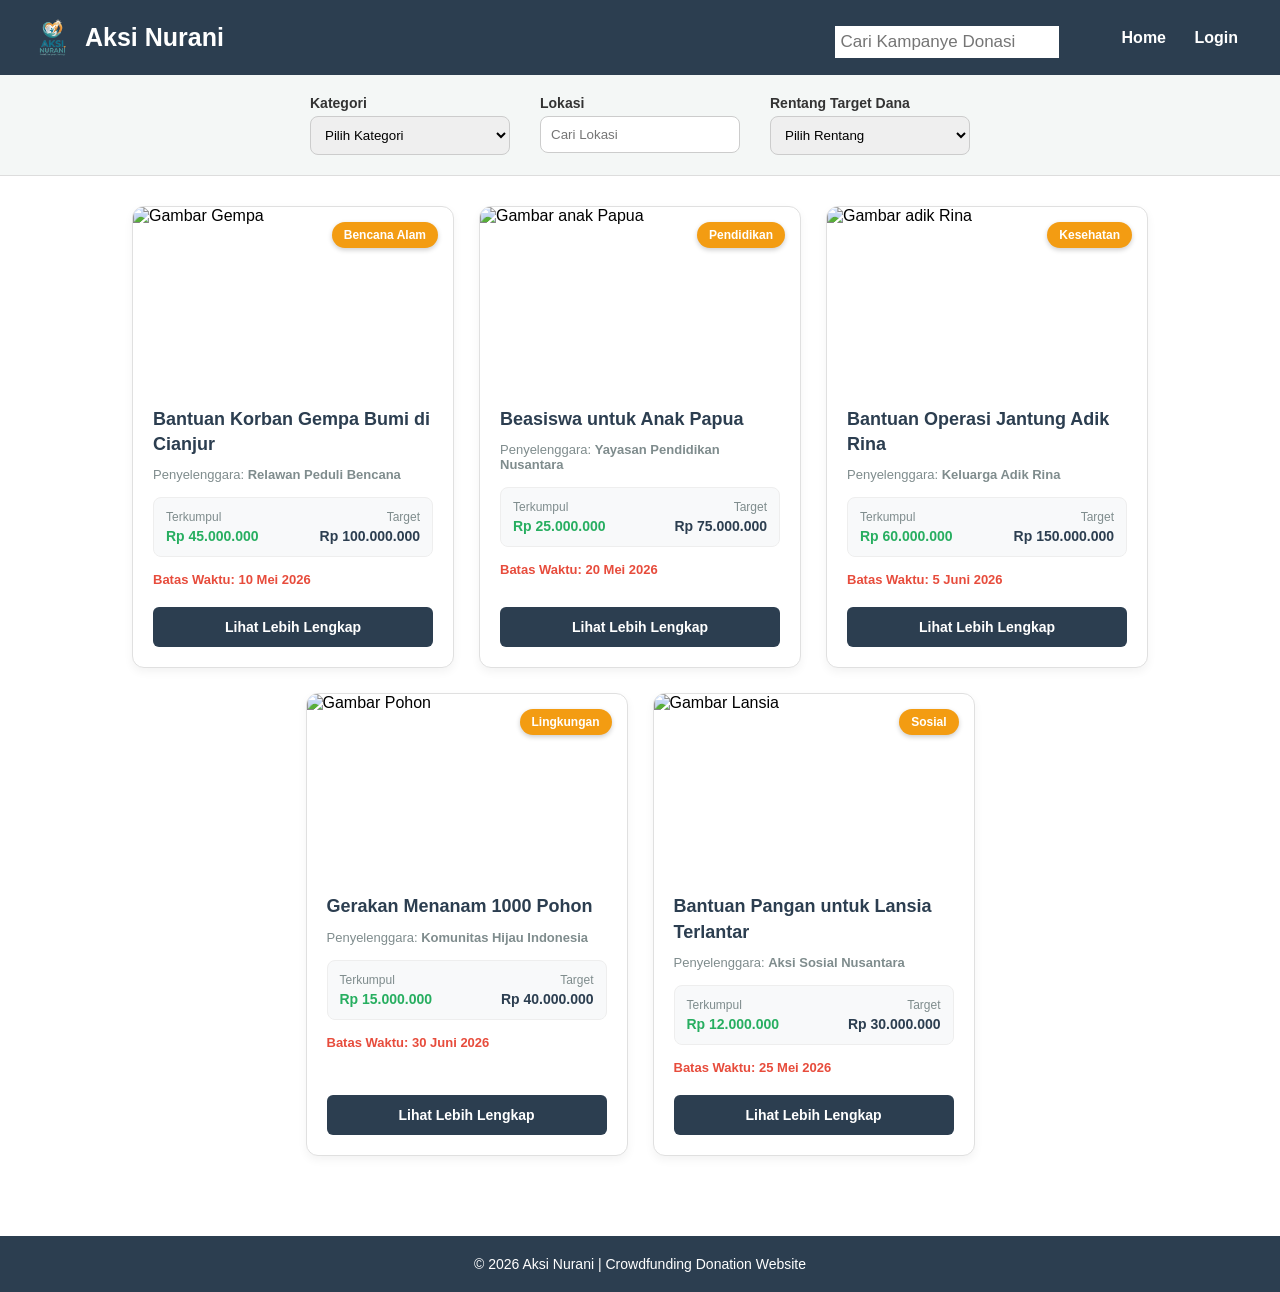
==== Mini_Project_PrakProgWeb/Mini Project ProgWeb/index.html @ f344fda7 "Add files via upload" ====
<!DOCTYPE html>
<html lang="id">
<head>
    <meta charset="UTF-8">
    <meta name="viewport" content="width=device-width, initial-scale=1.0">
    <title>Aksi Nurani</title>
    <link rel="icon" href="asset/logo aksi nurani.png">
    <link rel="stylesheet" href="css/global.css">
    <link rel="stylesheet" href="css/index.css">
</head>

<body>
    <header>
        <div class="logo">
            <img src="asset/logo aksi nurani.png" alt="Logo Aksi Nurani">
            <h1>Aksi Nurani</h1>
        </div>

        <nav class="navbar">
            <div class="header-search index header">
                <form action="#">
                    <input type="text" placeholder="Cari Kampanye Donasi">
                </form>
            </div>
            <div class="nav-section">
                <a href="index.html" class="nav-link">Home</a>
                <a href="login.html" class="nav-link">Login</a>
            </div>
        </nav>
    </header>

    <section class="search-container">
        <div class="search-item">
            <label for="kategori">Kategori</label>
            <select id="kategori">
                <option value="">Pilih Kategori</option>
                <option value="pendidikan">Pendidikan</option>
                <option value="kesehatan">Kesehatan</option>
                <option value="bencana alam">Bencana Alam</option>
                <option value="lingkungan">Lingkungan</option>
                <option value="sosial dan kemanusiaan">Sosial dan Kemanusiaan</option>
            </select>
        </div>

        <div class="search-item">
            <label for="lokasi">Lokasi</label>
            <input type="text" id="lokasi" placeholder="Cari Lokasi">
        </div>
        <div class="search-item">
            <label for="target">Rentang Target Dana</label>
            <select id="target">
                <option value="">Pilih Rentang</option>
                <option value="1">Rp 1 - 10 Juta</option>
                <option value="2">Rp 10 - 15 Juta</option>
                <option value="3">Rp 15 - 30 Juta</option>
                <option value="4">Di atas 30 Juta</option>
            </select>
        </div>
    </section>

    <main>
        <div class="donasi-list">
 
            <div class="donasi-card">
                <div class="card-image-wrapper">
                    <img src="https://indonesiaberbagi.org/assets/images/news/6025e2a0dbbab34e818880059b8a7337.JPG" alt="Gambar Gempa">
                    <span class="kategori-badge">Bencana Alam</span>
                </div>
                <div class="card-content">
                    <h3>Bantuan Korban Gempa Bumi di Cianjur</h3>
                    <p class="penyelenggara">Penyelenggara: <strong>Relawan Peduli Bencana</strong></p>
                    
                    <div class="dana-info">
                        <div class="dana-item">
                            <span class="label">Terkumpul</span>
                            <span class="nominal">Rp 45.000.000</span>
                        </div>
                        <div class="dana-item target">
                            <span class="label">Target</span>
                            <span class="nominal">Rp 100.000.000</span>
                        </div>
                    </div>
                    
                    <p class="deadline"> Batas Waktu: 10 Mei 2026</p>
 
                    <a href="detail.html#cianjur" class="btn-detail">Lihat Lebih Lengkap</a>
                </div>
            </div>

 
            <div class="donasi-card">
                <div class="card-image-wrapper">
                    <img src="https://greennetwork.id/wp-content/uploads/sites/2/2024/07/ANAK-PAPUA-SD-1024x504.webp" alt="Gambar anak Papua">
                    <span class="kategori-badge">Pendidikan</span>
                </div>
                <div class="card-content">
                    <h3>Beasiswa untuk Anak Papua</h3>
                    <p class="penyelenggara">Penyelenggara: <strong>Yayasan Pendidikan Nusantara</strong></p>
                    
                    <div class="dana-info">
                        <div class="dana-item">
                            <span class="label">Terkumpul</span>
                            <span class="nominal">Rp 25.000.000</span>
                        </div>
                        <div class="dana-item target">
                            <span class="label">Target</span>
                            <span class="nominal">Rp 75.000.000</span>
                        </div>
                    </div>
                    
                    <p class="deadline"> Batas Waktu: 20 Mei 2026</p>
   
                    <a href="detail.html#papua" class="btn-detail">Lihat Lebih Lengkap</a>
                </div>
            </div>

 
            <div class="donasi-card">
                <div class="card-image-wrapper">
                    <img src="https://www.axa-mandiri.co.id/documents/1415637/44530363/Prosedur+Operasi+Jantung+Bocor.jpg/e2315565-ba51-bb8a-de51-c799d03c861f?t=1689559677510" alt="Gambar adik Rina">
                    <span class="kategori-badge">Kesehatan</span>
                </div>
                <div class="card-content">
                    <h3>Bantuan Operasi Jantung Adik Rina</h3>
                    <p class="penyelenggara">Penyelenggara: <strong>Keluarga Adik Rina</strong></p>
                    
                    <div class="dana-info">
                        <div class="dana-item">
                            <span class="label">Terkumpul</span>
                            <span class="nominal">Rp 60.000.000</span>
                        </div>
                        <div class="dana-item target">
                            <span class="label">Target</span>
                            <span class="nominal">Rp 150.000.000</span>
                        </div>
                    </div>
                    
                    <p class="deadline"> Batas Waktu: 5 Juni 2026</p>
 
                    <a href="detail.html#rina" class="btn-detail">Lihat Lebih Lengkap</a>
                </div>
            </div>

 
            <div class="donasi-card">
                <div class="card-image-wrapper">
                    <img src="https://amalsholeh-s3.imgix.net/cover/oc8lKUj9OSwcS5com7kXfnm4UZVwjPmvwKFTFQwT.png" alt="Gambar Pohon">
                    <span class="kategori-badge">Lingkungan</span>
                </div>
                <div class="card-content">
                    <h3>Gerakan Menanam 1000 Pohon</h3>
                    <p class="penyelenggara">Penyelenggara: <strong>Komunitas Hijau Indonesia</strong></p>
                    
                    <div class="dana-info">
                        <div class="dana-item">
                            <span class="label">Terkumpul</span>
                            <span class="nominal">Rp 15.000.000</span>
                        </div>
                        <div class="dana-item target">
                            <span class="label">Target</span>
                            <span class="nominal">Rp 40.000.000</span>
                        </div>
                    </div>
                    
                    <p class="deadline"> Batas Waktu: 30 Juni 2026</p>
 
                    <a href="detail.html#pohon" class="btn-detail">Lihat Lebih Lengkap</a>
                </div>
            </div>

 
            <div class="donasi-card">
                <div class="card-image-wrapper">
                    <img src="https://assets.bmm.or.id/uploads/campaigns/sedekah-harian-untuk-pangan-lansia-sebatangkara-1728898599.jpg" alt="Gambar Lansia">
                    <span class="kategori-badge">Sosial</span>
                </div>
                <div class="card-content">
                    <h3>Bantuan Pangan untuk Lansia Terlantar</h3>
                    <p class="penyelenggara">Penyelenggara: <strong>Aksi Sosial Nusantara</strong></p>
                    
                    <div class="dana-info">
                        <div class="dana-item">
                            <span class="label">Terkumpul</span>
                            <span class="nominal">Rp 12.000.000</span>
                        </div>
                        <div class="dana-item target">
                            <span class="label">Target</span>
                            <span class="nominal">Rp 30.000.000</span>
                        </div>
                    </div>
                    
                    <p class="deadline"> Batas Waktu: 25 Mei 2026</p>
 
                    <a href="detail.html#lansia" class="btn-detail">Lihat Lebih Lengkap</a>
                </div>
            </div>
        </div>
    </main>

    <footer class="main-footer">
        <p>&copy; 2026 Aksi Nurani | Crowdfunding Donation Website</p>
    </footer>
</body>
</html>
---- Mini_Project_PrakProgWeb/Mini Project ProgWeb/css/global.css ----
body {
    font-family: Arial, sans-serif;
    margin: 0;
    padding: 0;
}

header {
    background-color: #2c3e50;
    color: white;
    padding: 15px 30px;
    display: flex;
    justify-content: space-between;
    align-items: center;
}

.header-search {
    flex: 1;
    max-width: 400px;
    margin: 0 20px
}

.header-search form {
    position: relative;
    display: flex;
    align-items: center;
}

.header-search input {
    float: right;
    padding: 6px;
    border: none;
    margin-top: 8px;
    margin-right: 16px;
    font-size: 17px;
}

.logo {
    display: flex;
    align-items: center;
    gap: 10px;
}

.logo img {
    width: 45px;
    height: 45px;
}

.logo h1 {
    margin: 0;
    font-size: 25px;
}

.navbar {
    display: flex;
    gap: 20px;
}

.navbar a,
.nav-section a {
    color: white;
    text-decoration: none;
    font-weight: bold;
    padding: 8px 12px;
    border-radius: 6px;
}

.navbar a:hover,
.nav-section a:hover {
    background-color: #34495e;
}

.main-footer {
    margin-top: 50px;
    padding: 20px;
    text-align: center;
    background-color: #2c3e50;
    color: white;
    font-size: 14px;
    width: 100%;
    box-sizing: border-box;
}

.main-footer p {
    margin: 0;
}

button {
    padding: 12px 20px;
    border: none;
    background-color: #2c3e50;
    color: white;
    border-radius: 8px;
    cursor: pointer;
}

button:hover {
    background-color: #34495e;
}

body:has(.index-search) .header-search:not(.index-search) {
    display: none;
}
---- Mini_Project_PrakProgWeb/Mini Project ProgWeb/css/index.css ----
.search-container {
    padding: 20px 5%;
    background-color: #f4f7f6;
    display: flex;
    justify-content: center;
    gap: 30px; 
    border-bottom: 1px solid #ddd;
}

.search-item {
    display: flex;
    flex-direction: column;
    min-width: 200px;
}

.search-item label {
    font-weight: bold;
    margin-bottom: 5px;
    font-size: 14px;
    color: #333;
}

.search-item input, 
.search-item select {
    padding: 10px;
    border-radius: 8px;
    border: 1px solid #ccc;
}

.index-search {
    margin-right: 20px !important;
    flex-shrink: 0;
}

.index-search form {
    position: relative;
    display: flex;
    align-items: center;
    margin: 0;
}

.index-search input {
    padding: 8px 12px;
    border: 1px solid #ccc;
    border-radius: 6px;
    font-size: 14px;
    width: 250px;
    margin: 0;
}

.navbar {
    display: flex;
    align-items: center;
    gap: 15px;
}

 
.donasi-list {
    display: flex;
    flex-wrap: wrap; 
    gap: 25px;
    padding: 30px 5%;
    justify-content: center;
}

.donasi-card {
    background: white;
    border: 1px solid #e0e0e0;
    width: 320px; 
    border-radius: 12px;
    overflow: hidden;
    box-shadow: 0 4px 10px rgba(0,0,0,0.05);
    transition: transform 0.3s ease, box-shadow 0.3s ease;
    display: flex;
    flex-direction: column;
}

.donasi-card:hover {
    transform: translateY(-5px);
    box-shadow: 0 8px 20px rgba(0,0,0,0.12);
}

.card-image-wrapper {
    position: relative;
    width: 100%;
    height: 180px;
}

.card-image-wrapper img {
    width: 100%;
    height: 100%;
    object-fit: cover;
    display: block;
}

.kategori-badge {
    position: absolute;
    top: 15px;
    right: 15px;
    background-color: #f39c12; 
    color: white;
    font-size: 12px;
    font-weight: bold;
    padding: 6px 12px;
    border-radius: 20px;
    box-shadow: 0 2px 5px rgba(0,0,0,0.2);
}

.card-content {
    padding: 20px;
    display: flex;
    flex-direction: column;
    flex-grow: 1;
}

.card-content h3 {
    margin: 0 0 10px 0;
    font-size: 18px;
    color: #2c3e50;
    line-height: 1.4;
}

.penyelenggara {
    font-size: 13px;
    color: #7f8c8d;
    margin: 0 0 15px 0;
}

.dana-info {
    display: flex;
    justify-content: space-between;
    background-color: #f8f9fa;
    padding: 12px;
    border-radius: 8px;
    margin-bottom: 15px;
    border: 1px solid #eee;
}

.dana-item {
    display: flex;
    flex-direction: column;
}

.dana-item .label {
    font-size: 12px;
    color: #7f8c8d;
    margin-bottom: 4px;
}

.dana-item .nominal {
    font-size: 14px;
    font-weight: bold;
    color: #27ae60; 
}

.dana-item.target {
    text-align: right;
}

.dana-item.target .nominal {
    color: #2c3e50; 
}

.deadline {
    font-size: 13px;
    color: #e74c3c; 
    margin: 0 0 20px 0;
    font-weight: bold;
}

.btn-detail {
    margin-top: auto; 
    display: block;
    text-align: center;
    background-color: #2c3e50;
    color: white;
    text-decoration: none;
    padding: 12px;
    border-radius: 6px;
    font-weight: bold;
    font-size: 14px;
    transition: background-color 0.3s ease;
}

.btn-detail:hover {
    background-color: #34495e;
}
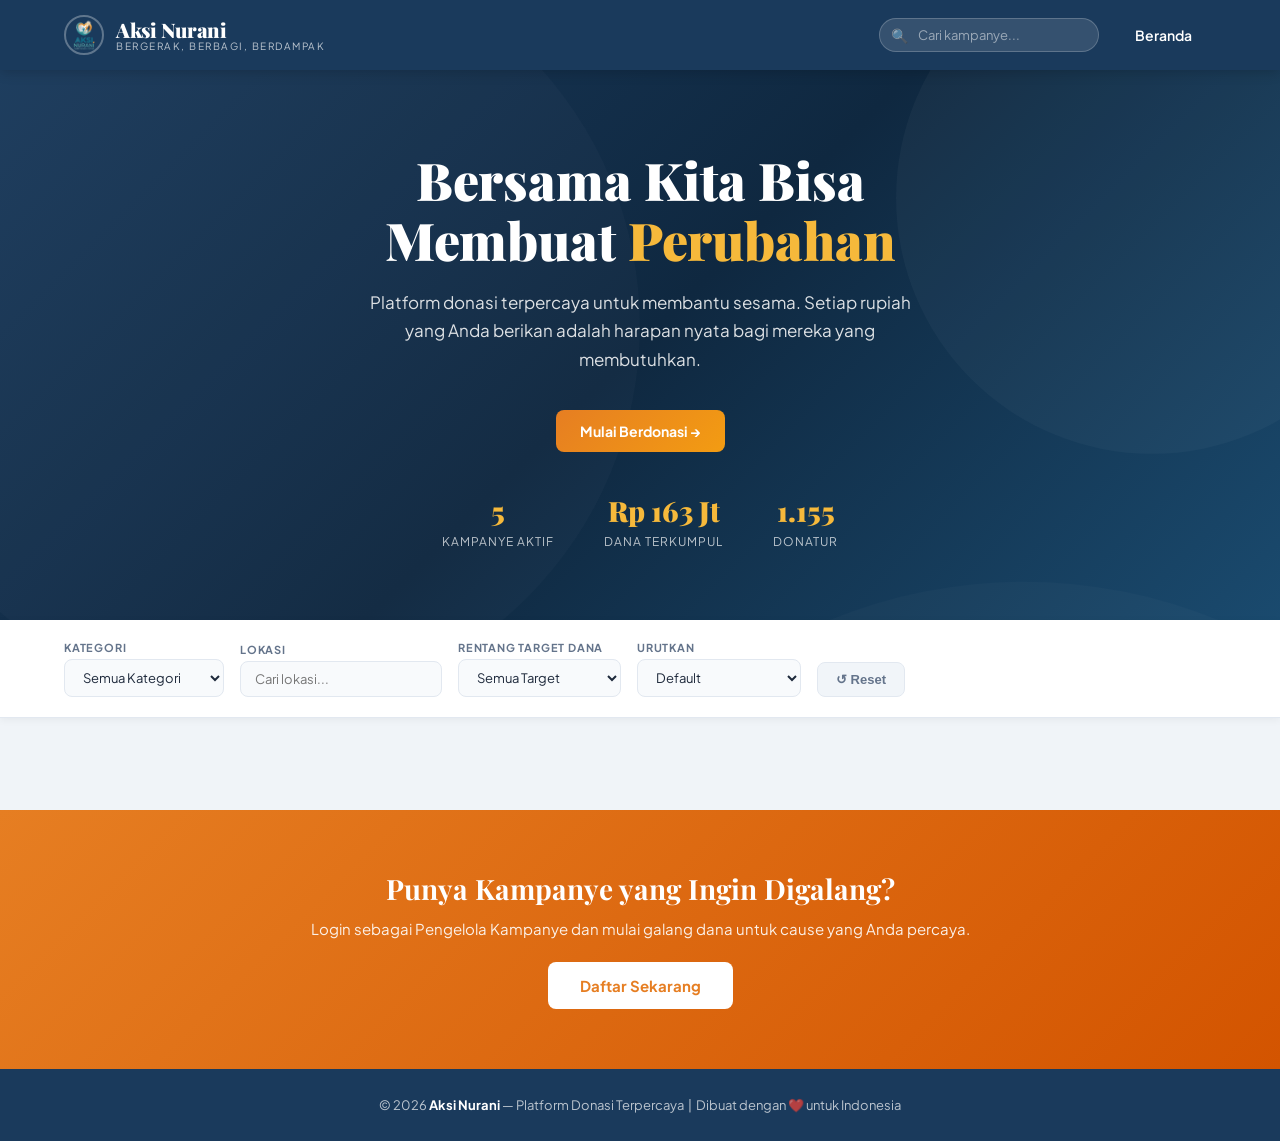
==== commit 747f9656: "Add files via upload" ====
--- a/Mini_Project_PrakProgWeb/Mini Project ProgWeb/index.html
+++ b/Mini_Project_PrakProgWeb/Mini Project ProgWeb/index.html
@@ -1,204 +1,235 @@
 <!DOCTYPE html>
 <html lang="id">
 <head>
-    <meta charset="UTF-8">
-    <meta name="viewport" content="width=device-width, initial-scale=1.0">
-    <title>Aksi Nurani</title>
-    <link rel="icon" href="asset/logo aksi nurani.png">
-    <link rel="stylesheet" href="css/global.css">
-    <link rel="stylesheet" href="css/index.css">
+  <meta charset="UTF-8">
+  <meta name="viewport" content="width=device-width, initial-scale=1.0">
+  <title>Aksi Nurani — Platform Donasi Terpercaya</title>
+  <link rel="icon" href="asset/logo aksi nurani.png">
+  <link rel="stylesheet" href="css/global.css">
+  <link rel="stylesheet" href="css/index.css">
 </head>
-
 <body>
-    <header>
-        <div class="logo">
-            <img src="asset/logo aksi nurani.png" alt="Logo Aksi Nurani">
-            <h1>Aksi Nurani</h1>
+
+<!-- HEADER -->
+<header>
+  <a href="index.html" class="logo">
+    <img src="asset/logo aksi nurani.png" alt="Logo Aksi Nurani">
+    <div class="logo-text">
+      <span class="logo-name">Aksi Nurani</span>
+      <span class="logo-tagline">Bergerak, Berbagi, Berdampak</span>
+    </div>
+  </a>
+  <nav class="header-nav">
+    <div class="nav-search">
+      <span class="nav-search-icon">🔍</span>
+      <input type="text" id="header-search" placeholder="Cari kampanye...">
+    </div>
+    <a href="index.html" class="nav-link">Beranda</a>
+    <div id="nav-auth"></div>
+  </nav>
+</header>
+
+<!-- HERO -->
+<section class="hero">
+  <div class="hero-content">
+    <h1>Bersama Kita Bisa<br>Membuat <span>Perubahan</span></h1>
+    <p>Platform donasi terpercaya untuk membantu sesama. Setiap rupiah yang Anda berikan adalah harapan nyata bagi mereka yang membutuhkan.</p>
+    <a href="#campaigns" class="btn btn-accent">Mulai Berdonasi →</a>
+    <div class="hero-stats">
+      <div class="hero-stat">
+        <span class="num" id="stat-campaigns">5</span>
+        <span class="lbl">Kampanye Aktif</span>
+      </div>
+      <div class="hero-stat">
+        <span class="num" id="stat-raised">Rp 163 Jt</span>
+        <span class="lbl">Dana Terkumpul</span>
+      </div>
+      <div class="hero-stat">
+        <span class="num" id="stat-donors">1.155</span>
+        <span class="lbl">Donatur</span>
+      </div>
+    </div>
+  </div>
+</section>
+
+<!-- FILTER BAR -->
+<div class="filter-bar" id="filter-bar">
+  <div class="filter-item">
+    <label>Kategori</label>
+    <select id="filter-kategori" onchange="applyFilters()">
+      <option value="">Semua Kategori</option>
+      <option value="Bencana Alam">Bencana Alam</option>
+      <option value="Pendidikan">Pendidikan</option>
+      <option value="Kesehatan">Kesehatan</option>
+      <option value="Lingkungan">Lingkungan</option>
+      <option value="Sosial">Sosial</option>
+    </select>
+  </div>
+  <div class="filter-item">
+    <label>Lokasi</label>
+    <input type="text" id="filter-lokasi" placeholder="Cari lokasi..." oninput="applyFilters()">
+  </div>
+  <div class="filter-item">
+    <label>Rentang Target Dana</label>
+    <select id="filter-target" onchange="applyFilters()">
+      <option value="">Semua Target</option>
+      <option value="1">Rp 1 – 10 Juta</option>
+      <option value="2">Rp 10 – 50 Juta</option>
+      <option value="3">Rp 50 – 100 Juta</option>
+      <option value="4">Di atas Rp 100 Juta</option>
+    </select>
+  </div>
+  <div class="filter-item">
+    <label>Urutkan</label>
+    <select id="filter-sort" onchange="applyFilters()">
+      <option value="">Default</option>
+      <option value="progress_desc">Progress Tertinggi</option>
+      <option value="progress_asc">Progress Terendah</option>
+      <option value="deadline">Deadline Terdekat</option>
+    </select>
+  </div>
+  <button class="filter-reset" onclick="resetFilters()">↺ Reset</button>
+</div>
+
+<!-- CAMPAIGNS -->
+<main id="campaigns" class="campaigns-section">
+  <p class="results-info" id="results-info"></p>
+  <div class="campaign-grid" id="campaign-grid"></div>
+</main>
+
+<!-- CTA SECTION -->
+<section class="cta-section">
+  <h2>Punya Kampanye yang Ingin Digalang?</h2>
+  <p>Login sebagai Pengelola Kampanye dan mulai galang dana untuk cause yang Anda percaya.</p>
+  <a href="login.html" class="btn-cta-white">Daftar Sekarang</a>
+</section>
+
+<!-- FOOTER -->
+<footer class="main-footer">
+  <p>&copy; 2026 <strong>Aksi Nurani</strong> — Platform Donasi Terpercaya &nbsp;|&nbsp; Dibuat dengan ❤️ untuk Indonesia</p>
+</footer>
+
+<!-- TOAST CONTAINER -->
+<div class="toast-container" id="toast-container"></div>
+
+<script src="js/data.js"></script>
+<script>
+  // Init
+  updateNavAuth();
+
+  // Header search syncs to filter
+  document.getElementById('header-search').addEventListener('input', function() {
+    document.getElementById('filter-lokasi').value = '';
+    applyFilters(this.value);
+  });
+
+  function getCampaignData() {
+    return CAMPAIGNS.map(c => {
+      const extra = DonationDB.getTotalForCampaign(c.id);
+      return { ...c, collected: c.collected + extra };
+    });
+  }
+
+  function applyFilters(headerSearch = null) {
+    const katFilter = document.getElementById('filter-kategori').value;
+    const locFilter = document.getElementById('filter-lokasi').value.toLowerCase();
+    const targetFilter = document.getElementById('filter-target').value;
+    const sortFilter = document.getElementById('filter-sort').value;
+    const searchVal = headerSearch !== null ? headerSearch.toLowerCase() : document.getElementById('header-search').value.toLowerCase();
+
+    let data = getCampaignData();
+
+    if (katFilter) data = data.filter(c => c.category === katFilter);
+    if (locFilter) data = data.filter(c => c.location.toLowerCase().includes(locFilter));
+    if (searchVal) data = data.filter(c => c.title.toLowerCase().includes(searchVal) || c.organizer.toLowerCase().includes(searchVal));
+    if (targetFilter) {
+      data = data.filter(c => {
+        const t = c.target;
+        if (targetFilter === '1') return t <= 10000000;
+        if (targetFilter === '2') return t > 10000000 && t <= 50000000;
+        if (targetFilter === '3') return t > 50000000 && t <= 100000000;
+        if (targetFilter === '4') return t > 100000000;
+      });
+    }
+
+    if (sortFilter === 'progress_desc') data.sort((a, b) => (b.collected/b.target) - (a.collected/a.target));
+    else if (sortFilter === 'progress_asc') data.sort((a, b) => (a.collected/a.target) - (b.collected/b.target));
+    else if (sortFilter === 'deadline') data.sort((a, b) => new Date(a.deadline) - new Date(b.deadline));
+
+    renderCampaigns(data);
+  }
+
+  function resetFilters() {
+    document.getElementById('filter-kategori').value = '';
+    document.getElementById('filter-lokasi').value = '';
+    document.getElementById('filter-target').value = '';
+    document.getElementById('filter-sort').value = '';
+    document.getElementById('header-search').value = '';
+    applyFilters();
+  }
+
+  function renderCampaigns(data) {
+    const grid = document.getElementById('campaign-grid');
+    const info = document.getElementById('results-info');
+    info.innerHTML = `Menampilkan <strong>${data.length}</strong> dari <strong>${CAMPAIGNS.length}</strong> kampanye`;
+
+    if (data.length === 0) {
+      grid.innerHTML = `<div class="no-result"><div class="icon">🔍</div><p>Tidak ada kampanye yang sesuai filter. <a href="#" onclick="resetFilters(); return false;">Reset filter</a></p></div>`;
+      return;
+    }
+
+    grid.innerHTML = data.map(c => {
+      const pct = getProgress(c.collected, c.target);
+      return `
+        <div class="campaign-card" onclick="location.href='detail.html#${c.id}'">
+          <div class="card-img-wrap">
+            <img src="${c.image}" alt="${c.title}" loading="lazy">
+            <span class="card-badge badge badge-${c.categoryClass}">${c.category}</span>
+            <span class="card-deadline-chip">⏰ ${c.deadlineText}</span>
+          </div>
+          <div class="card-body">
+            <div class="card-title">${c.title}</div>
+            <div class="card-organizer">${c.organizer}</div>
+            <div class="card-funds">
+              <span class="card-collected">${formatRupiah(c.collected)}</span>
+              <span class="card-target">dari ${formatRupiah(c.target)}</span>
+            </div>
+            <div class="card-progress">
+              <div class="card-pct">${pct}% tercapai</div>
+              <div class="progress-bar">
+                <div class="progress-fill" style="width: ${pct}%"></div>
+              </div>
+            </div>
+            <div class="card-footer">
+              <span class="card-donors">👥 ${c.donorCount + DonationDB.getAll().filter(d=>d.campaignId===c.id).length} donatur</span>
+              <a href="detail.html#${c.id}" class="btn-card-detail" onclick="event.stopPropagation()">Lihat Detail</a>
+            </div>
+          </div>
         </div>
-
-        <nav class="navbar">
-            <div class="header-search index header">
-                <form action="#">
-                    <input type="text" placeholder="Cari Kampanye Donasi">
-                </form>
-            </div>
-            <div class="nav-section">
-                <a href="index.html" class="nav-link">Home</a>
-                <a href="login.html" class="nav-link">Login</a>
-            </div>
-        </nav>
-    </header>
-
-    <section class="search-container">
-        <div class="search-item">
-            <label for="kategori">Kategori</label>
-            <select id="kategori">
-                <option value="">Pilih Kategori</option>
-                <option value="pendidikan">Pendidikan</option>
-                <option value="kesehatan">Kesehatan</option>
-                <option value="bencana alam">Bencana Alam</option>
-                <option value="lingkungan">Lingkungan</option>
-                <option value="sosial dan kemanusiaan">Sosial dan Kemanusiaan</option>
-            </select>
-        </div>
-
-        <div class="search-item">
-            <label for="lokasi">Lokasi</label>
-            <input type="text" id="lokasi" placeholder="Cari Lokasi">
-        </div>
-        <div class="search-item">
-            <label for="target">Rentang Target Dana</label>
-            <select id="target">
-                <option value="">Pilih Rentang</option>
-                <option value="1">Rp 1 - 10 Juta</option>
-                <option value="2">Rp 10 - 15 Juta</option>
-                <option value="3">Rp 15 - 30 Juta</option>
-                <option value="4">Di atas 30 Juta</option>
-            </select>
-        </div>
-    </section>
-
-    <main>
-        <div class="donasi-list">
- 
-            <div class="donasi-card">
-                <div class="card-image-wrapper">
-                    <img src="https://indonesiaberbagi.org/assets/images/news/6025e2a0dbbab34e818880059b8a7337.JPG" alt="Gambar Gempa">
-                    <span class="kategori-badge">Bencana Alam</span>
-                </div>
-                <div class="card-content">
-                    <h3>Bantuan Korban Gempa Bumi di Cianjur</h3>
-                    <p class="penyelenggara">Penyelenggara: <strong>Relawan Peduli Bencana</strong></p>
-                    
-                    <div class="dana-info">
-                        <div class="dana-item">
-                            <span class="label">Terkumpul</span>
-                            <span class="nominal">Rp 45.000.000</span>
-                        </div>
-                        <div class="dana-item target">
-                            <span class="label">Target</span>
-                            <span class="nominal">Rp 100.000.000</span>
-                        </div>
-                    </div>
-                    
-                    <p class="deadline"> Batas Waktu: 10 Mei 2026</p>
- 
-                    <a href="detail.html#cianjur" class="btn-detail">Lihat Lebih Lengkap</a>
-                </div>
-            </div>
-
- 
-            <div class="donasi-card">
-                <div class="card-image-wrapper">
-                    <img src="https://greennetwork.id/wp-content/uploads/sites/2/2024/07/ANAK-PAPUA-SD-1024x504.webp" alt="Gambar anak Papua">
-                    <span class="kategori-badge">Pendidikan</span>
-                </div>
-                <div class="card-content">
-                    <h3>Beasiswa untuk Anak Papua</h3>
-                    <p class="penyelenggara">Penyelenggara: <strong>Yayasan Pendidikan Nusantara</strong></p>
-                    
-                    <div class="dana-info">
-                        <div class="dana-item">
-                            <span class="label">Terkumpul</span>
-                            <span class="nominal">Rp 25.000.000</span>
-                        </div>
-                        <div class="dana-item target">
-                            <span class="label">Target</span>
-                            <span class="nominal">Rp 75.000.000</span>
-                        </div>
-                    </div>
-                    
-                    <p class="deadline"> Batas Waktu: 20 Mei 2026</p>
-   
-                    <a href="detail.html#papua" class="btn-detail">Lihat Lebih Lengkap</a>
-                </div>
-            </div>
-
- 
-            <div class="donasi-card">
-                <div class="card-image-wrapper">
-                    <img src="https://www.axa-mandiri.co.id/documents/1415637/44530363/Prosedur+Operasi+Jantung+Bocor.jpg/e2315565-ba51-bb8a-de51-c799d03c861f?t=1689559677510" alt="Gambar adik Rina">
-                    <span class="kategori-badge">Kesehatan</span>
-                </div>
-                <div class="card-content">
-                    <h3>Bantuan Operasi Jantung Adik Rina</h3>
-                    <p class="penyelenggara">Penyelenggara: <strong>Keluarga Adik Rina</strong></p>
-                    
-                    <div class="dana-info">
-                        <div class="dana-item">
-                            <span class="label">Terkumpul</span>
-                            <span class="nominal">Rp 60.000.000</span>
-                        </div>
-                        <div class="dana-item target">
-                            <span class="label">Target</span>
-                            <span class="nominal">Rp 150.000.000</span>
-                        </div>
-                    </div>
-                    
-                    <p class="deadline"> Batas Waktu: 5 Juni 2026</p>
- 
-                    <a href="detail.html#rina" class="btn-detail">Lihat Lebih Lengkap</a>
-                </div>
-            </div>
-
- 
-            <div class="donasi-card">
-                <div class="card-image-wrapper">
-                    <img src="https://amalsholeh-s3.imgix.net/cover/oc8lKUj9OSwcS5com7kXfnm4UZVwjPmvwKFTFQwT.png" alt="Gambar Pohon">
-                    <span class="kategori-badge">Lingkungan</span>
-                </div>
-                <div class="card-content">
-                    <h3>Gerakan Menanam 1000 Pohon</h3>
-                    <p class="penyelenggara">Penyelenggara: <strong>Komunitas Hijau Indonesia</strong></p>
-                    
-                    <div class="dana-info">
-                        <div class="dana-item">
-                            <span class="label">Terkumpul</span>
-                            <span class="nominal">Rp 15.000.000</span>
-                        </div>
-                        <div class="dana-item target">
-                            <span class="label">Target</span>
-                            <span class="nominal">Rp 40.000.000</span>
-                        </div>
-                    </div>
-                    
-                    <p class="deadline"> Batas Waktu: 30 Juni 2026</p>
- 
-                    <a href="detail.html#pohon" class="btn-detail">Lihat Lebih Lengkap</a>
-                </div>
-            </div>
-
- 
-            <div class="donasi-card">
-                <div class="card-image-wrapper">
-                    <img src="https://assets.bmm.or.id/uploads/campaigns/sedekah-harian-untuk-pangan-lansia-sebatangkara-1728898599.jpg" alt="Gambar Lansia">
-                    <span class="kategori-badge">Sosial</span>
-                </div>
-                <div class="card-content">
-                    <h3>Bantuan Pangan untuk Lansia Terlantar</h3>
-                    <p class="penyelenggara">Penyelenggara: <strong>Aksi Sosial Nusantara</strong></p>
-                    
-                    <div class="dana-info">
-                        <div class="dana-item">
-                            <span class="label">Terkumpul</span>
-                            <span class="nominal">Rp 12.000.000</span>
-                        </div>
-                        <div class="dana-item target">
-                            <span class="label">Target</span>
-                            <span class="nominal">Rp 30.000.000</span>
-                        </div>
-                    </div>
-                    
-                    <p class="deadline"> Batas Waktu: 25 Mei 2026</p>
- 
-                    <a href="detail.html#lansia" class="btn-detail">Lihat Lebih Lengkap</a>
-                </div>
-            </div>
-        </div>
-    </main>
-
-    <footer class="main-footer">
-        <p>&copy; 2026 Aksi Nurani | Crowdfunding Donation Website</p>
-    </footer>
+      `;
+    }).join('');
+
+    // Animate progress bars
+    setTimeout(() => {
+      document.querySelectorAll('.progress-fill').forEach(el => {
+        const w = el.style.width;
+        el.style.width = '0';
+        requestAnimationFrame(() => {
+          requestAnimationFrame(() => { el.style.width = w; });
+        });
+      });
+    }, 50);
+  }
+
+  // Initial render
+  applyFilters();
+
+  // Update hero stats
+  const allData = getCampaignData();
+  const totalRaised = allData.reduce((s, c) => s + c.collected, 0);
+  const totalDonors = allData.reduce((s, c) => s + c.donorCount, 0) + DonationDB.getAll().length;
+  document.getElementById('stat-raised').textContent = 'Rp ' + Math.round(totalRaised/1000000) + ' Jt';
+  document.getElementById('stat-donors').textContent = totalDonors.toLocaleString('id-ID');
+</script>
 </body>
 </html>
--- a/Mini_Project_PrakProgWeb/Mini Project ProgWeb/css/global.css
+++ b/Mini_Project_PrakProgWeb/Mini Project ProgWeb/css/global.css
@@ -1,102 +1,382 @@
+/* ============================================================
+   GLOBAL CSS - Aksi Nurani
+   FILE INI DIPAKAI OLEH: index.html, detail.html, donasi.html,
+                          login.html, logout.html
+   Isi: Header, Footer, Navbar, Badge, Button, Progress Bar,
+        Form Control, Toast, Card, Modal, Font
+   ============================================================ */
+
+@import url('https://fonts.googleapis.com/css2?family=Playfair+Display:wght@700;900&family=Plus+Jakarta+Sans:wght@400;500;600;700&display=swap');
+
+:root {
+  --primary: #1a3a5c;
+  --primary-light: #2c5f8a;
+  --accent: #e67e22;
+  --accent-light: #f39c12;
+  --success: #16a34a;
+  --danger: #dc2626;
+  --bg: #f0f4f8;
+  --card-bg: #ffffff;
+  --text: #1e293b;
+  --text-muted: #64748b;
+  --border: #e2e8f0;
+  --shadow-sm: 0 1px 3px rgba(0,0,0,0.08), 0 1px 2px rgba(0,0,0,0.04);
+  --shadow-md: 0 4px 16px rgba(0,0,0,0.10), 0 2px 6px rgba(0,0,0,0.06);
+  --shadow-lg: 0 16px 40px rgba(0,0,0,0.12), 0 4px 12px rgba(0,0,0,0.06);
+  --radius: 14px;
+  --radius-sm: 8px;
+  --font-display: 'Playfair Display', serif;
+  --font-body: 'Plus Jakarta Sans', sans-serif;
+}
+
+*, *::before, *::after { box-sizing: border-box; margin: 0; padding: 0; }
+
 body {
-    font-family: Arial, sans-serif;
-    margin: 0;
-    padding: 0;
-}
-
+  font-family: var(--font-body);
+  background: var(--bg);
+  color: var(--text);
+  min-height: 100vh;
+  display: flex;
+  flex-direction: column;
+}
+
+/* ---- HEADER ---- */
 header {
-    background-color: #2c3e50;
-    color: white;
-    padding: 15px 30px;
-    display: flex;
-    justify-content: space-between;
-    align-items: center;
-}
-
-.header-search {
-    flex: 1;
-    max-width: 400px;
-    margin: 0 20px
-}
-
-.header-search form {
-    position: relative;
-    display: flex;
-    align-items: center;
-}
-
-.header-search input {
-    float: right;
-    padding: 6px;
-    border: none;
-    margin-top: 8px;
-    margin-right: 16px;
-    font-size: 17px;
+  background: var(--primary);
+  color: white;
+  padding: 0 5%;
+  height: 70px;
+  display: flex;
+  align-items: center;
+  justify-content: space-between;
+  position: sticky;
+  top: 0;
+  z-index: 100;
+  box-shadow: 0 2px 12px rgba(0,0,0,0.18);
 }
 
 .logo {
-    display: flex;
-    align-items: center;
-    gap: 10px;
+  display: flex;
+  align-items: center;
+  gap: 12px;
+  text-decoration: none;
+  color: white;
 }
 
 .logo img {
-    width: 45px;
-    height: 45px;
-}
-
-.logo h1 {
-    margin: 0;
-    font-size: 25px;
-}
-
-.navbar {
-    display: flex;
-    gap: 20px;
-}
-
-.navbar a,
-.nav-section a {
-    color: white;
-    text-decoration: none;
-    font-weight: bold;
-    padding: 8px 12px;
-    border-radius: 6px;
-}
-
-.navbar a:hover,
-.nav-section a:hover {
-    background-color: #34495e;
-}
-
+  width: 40px;
+  height: 40px;
+  border-radius: 50%;
+  border: 2px solid rgba(255,255,255,0.3);
+}
+
+.logo-text {
+  display: flex;
+  flex-direction: column;
+  line-height: 1.1;
+}
+
+.logo-name {
+  font-family: var(--font-display);
+  font-size: 20px;
+  font-weight: 900;
+  letter-spacing: -0.3px;
+}
+
+.logo-tagline {
+  font-size: 10px;
+  opacity: 0.7;
+  letter-spacing: 1.5px;
+  text-transform: uppercase;
+}
+
+.header-nav {
+  display: flex;
+  align-items: center;
+  gap: 8px;
+}
+
+.nav-search {
+  position: relative;
+  margin-right: 12px;
+}
+
+.nav-search input {
+  background: rgba(255,255,255,0.12);
+  border: 1px solid rgba(255,255,255,0.2);
+  color: white;
+  padding: 8px 16px 8px 38px;
+  border-radius: 20px;
+  font-size: 13px;
+  width: 220px;
+  font-family: var(--font-body);
+  transition: all 0.3s;
+}
+
+.nav-search input::placeholder { color: rgba(255,255,255,0.5); }
+.nav-search input:focus {
+  outline: none;
+  background: rgba(255,255,255,0.2);
+  width: 260px;
+}
+
+.nav-search-icon {
+  position: absolute;
+  left: 12px;
+  top: 50%;
+  transform: translateY(-50%);
+  font-size: 14px;
+  opacity: 0.6;
+}
+
+.nav-link {
+  color: white;
+  text-decoration: none;
+  font-size: 14px;
+  font-weight: 600;
+  padding: 8px 16px;
+  border-radius: 8px;
+  transition: background 0.2s;
+}
+
+.nav-link:hover { background: rgba(255,255,255,0.12); }
+
+.nav-username {
+  font-size: 14px;
+  font-weight: 600;
+  color: rgba(255,255,255,0.9);
+  padding: 8px 14px;
+  background: rgba(255,255,255,0.1);
+  border-radius: 8px;
+}
+
+.btn-login {
+  background: var(--accent);
+  color: white !important;
+  border-radius: 8px;
+}
+.btn-login:hover { background: var(--accent-light) !important; }
+
+.btn-logout {
+  background: rgba(220, 38, 38, 0.2);
+  font-size: 13px !important;
+  padding: 6px 12px !important;
+}
+.btn-logout:hover { background: rgba(220, 38, 38, 0.35) !important; }
+
+/* ---- FOOTER ---- */
 .main-footer {
-    margin-top: 50px;
-    padding: 20px;
-    text-align: center;
-    background-color: #2c3e50;
-    color: white;
-    font-size: 14px;
-    width: 100%;
-    box-sizing: border-box;
-}
-
-.main-footer p {
-    margin: 0;
-}
-
-button {
-    padding: 12px 20px;
-    border: none;
-    background-color: #2c3e50;
-    color: white;
-    border-radius: 8px;
-    cursor: pointer;
-}
-
-button:hover {
-    background-color: #34495e;
-}
-
-body:has(.index-search) .header-search:not(.index-search) {
-    display: none;
+  background: var(--primary);
+  color: rgba(255,255,255,0.7);
+  text-align: center;
+  padding: 28px 20px;
+  margin-top: auto;
+  font-size: 13px;
+}
+
+.main-footer strong { color: white; }
+
+/* ---- TOAST NOTIFICATIONS ---- */
+.toast-container {
+  position: fixed;
+  top: 80px;
+  right: 20px;
+  z-index: 9999;
+  display: flex;
+  flex-direction: column;
+  gap: 10px;
+}
+
+.toast {
+  background: white;
+  border-radius: 10px;
+  padding: 14px 18px;
+  box-shadow: var(--shadow-lg);
+  font-size: 14px;
+  font-weight: 600;
+  display: flex;
+  align-items: center;
+  gap: 10px;
+  min-width: 280px;
+  animation: slideInRight 0.3s ease, fadeOut 0.4s 2.6s forwards;
+  border-left: 4px solid var(--success);
+}
+
+.toast.error { border-left-color: var(--danger); }
+.toast.info  { border-left-color: var(--primary); }
+
+@keyframes slideInRight {
+  from { transform: translateX(120%); opacity: 0; }
+  to   { transform: translateX(0);    opacity: 1; }
+}
+@keyframes fadeOut {
+  to { opacity: 0; transform: translateX(20px); }
+}
+
+/* ---- PROGRESS BAR ---- */
+.progress-bar {
+  width: 100%;
+  height: 10px;
+  background: #e2e8f0;
+  border-radius: 99px;
+  overflow: hidden;
+}
+
+.progress-fill {
+  height: 100%;
+  border-radius: 99px;
+  background: linear-gradient(90deg, var(--success), #4ade80);
+  transition: width 1.2s cubic-bezier(0.22, 1, 0.36, 1);
+  position: relative;
+}
+
+.progress-fill::after {
+  content: '';
+  position: absolute;
+  top: 0; right: 0; bottom: 0;
+  width: 30px;
+  background: linear-gradient(90deg, transparent, rgba(255,255,255,0.3));
+  animation: shimmer 1.5s infinite;
+}
+
+@keyframes shimmer {
+  0%   { opacity: 0; }
+  50%  { opacity: 1; }
+  100% { opacity: 0; }
+}
+
+/* ---- CATEGORY BADGES ---- */
+.badge {
+  display: inline-block;
+  padding: 4px 12px;
+  border-radius: 99px;
+  font-size: 12px;
+  font-weight: 700;
+  letter-spacing: 0.3px;
+}
+
+.badge-bencana,   .bencana    { background: #fff3cd; color: #92400e; }
+.badge-pendidikan,.pendidikan { background: #dbeafe; color: #1d4ed8; }
+.badge-kesehatan, .kesehatan  { background: #fee2e2; color: #b91c1c; }
+.badge-lingkungan,.lingkungan { background: #dcfce7; color: #15803d; }
+.badge-sosial,    .sosial     { background: #f3e8ff; color: #7e22ce; }
+
+/* ---- BUTTONS ---- */
+.btn {
+  display: inline-block;
+  padding: 12px 24px;
+  border-radius: var(--radius-sm);
+  font-family: var(--font-body);
+  font-weight: 700;
+  font-size: 14px;
+  text-decoration: none;
+  cursor: pointer;
+  border: none;
+  transition: all 0.2s;
+  text-align: center;
+}
+
+.btn-primary { background: var(--primary); color: white; }
+.btn-primary:hover {
+  background: var(--primary-light);
+  transform: translateY(-1px);
+  box-shadow: var(--shadow-md);
+}
+
+.btn-accent {
+  background: linear-gradient(135deg, var(--accent), var(--accent-light));
+  color: white;
+}
+.btn-accent:hover {
+  transform: translateY(-2px);
+  box-shadow: 0 6px 20px rgba(230,126,34,0.4);
+}
+
+.btn-outline {
+  background: transparent;
+  border: 2px solid var(--border);
+  color: var(--text-muted);
+}
+.btn-outline:hover { border-color: var(--primary); color: var(--primary); }
+
+/* ---- FORM CONTROL (dipakai donasi & login) ---- */
+.form-group { margin-bottom: 18px; }
+
+.form-group label {
+  display: block;
+  font-size: 13px;
+  font-weight: 700;
+  color: var(--text);
+  margin-bottom: 7px;
+  letter-spacing: 0.2px;
+}
+
+.form-control {
+  width: 100%;
+  padding: 12px 15px;
+  border: 1.5px solid var(--border);
+  border-radius: var(--radius-sm);
+  font-size: 14px;
+  font-family: var(--font-body);
+  background: #f8fafc;
+  color: var(--text);
+  transition: all 0.2s;
+}
+
+.form-control:focus {
+  outline: none;
+  border-color: var(--primary);
+  background: white;
+  box-shadow: 0 0 0 3px rgba(26,58,92,0.08);
+}
+
+.form-control::placeholder { color: #aab; }
+
+/* ---- CARD ---- */
+.card {
+  background: var(--card-bg);
+  border-radius: var(--radius);
+  box-shadow: var(--shadow-sm);
+  border: 1px solid var(--border);
+  overflow: hidden;
+  transition: transform 0.3s, box-shadow 0.3s;
+}
+
+.card:hover { transform: translateY(-4px); box-shadow: var(--shadow-lg); }
+
+/* ---- MODAL OVERLAY ---- */
+.modal-overlay {
+  display: none;
+  position: fixed;
+  inset: 0;
+  background: rgba(10,20,40,0.65);
+  backdrop-filter: blur(6px);
+  z-index: 1000;
+  align-items: center;
+  justify-content: center;
+}
+
+.modal-overlay.active { display: flex; }
+
+.modal-box {
+  background: white;
+  border-radius: 20px;
+  padding: 40px;
+  max-width: 400px;
+  width: 90%;
+  box-shadow: var(--shadow-lg);
+  animation: popIn 0.35s cubic-bezier(0.34,1.56,0.64,1);
+  text-align: center;
+}
+
+@keyframes popIn {
+  from { transform: scale(0.8); opacity: 0; }
+  to   { transform: scale(1);   opacity: 1; }
+}
+
+/* ---- RESPONSIVE ---- */
+@media (max-width: 768px) {
+  header { padding: 0 4%; height: 60px; }
+  .nav-search { display: none; }
+  .logo-tagline { display: none; }
 }
--- a/Mini_Project_PrakProgWeb/Mini Project ProgWeb/css/index.css
+++ b/Mini_Project_PrakProgWeb/Mini Project ProgWeb/css/index.css
@@ -1,187 +1,286 @@
-.search-container {
-    padding: 20px 5%;
-    background-color: #f4f7f6;
-    display: flex;
-    justify-content: center;
-    gap: 30px; 
-    border-bottom: 1px solid #ddd;
-}
-
-.search-item {
-    display: flex;
-    flex-direction: column;
-    min-width: 200px;
-}
-
-.search-item label {
-    font-weight: bold;
-    margin-bottom: 5px;
-    font-size: 14px;
-    color: #333;
-}
-
-.search-item input, 
-.search-item select {
-    padding: 10px;
-    border-radius: 8px;
-    border: 1px solid #ccc;
-}
-
-.index-search {
-    margin-right: 20px !important;
-    flex-shrink: 0;
-}
-
-.index-search form {
-    position: relative;
-    display: flex;
-    align-items: center;
-    margin: 0;
-}
-
-.index-search input {
-    padding: 8px 12px;
-    border: 1px solid #ccc;
-    border-radius: 6px;
-    font-size: 14px;
-    width: 250px;
-    margin: 0;
-}
-
-.navbar {
-    display: flex;
-    align-items: center;
-    gap: 15px;
-}
-
- 
-.donasi-list {
-    display: flex;
-    flex-wrap: wrap; 
-    gap: 25px;
-    padding: 30px 5%;
-    justify-content: center;
-}
-
-.donasi-card {
-    background: white;
-    border: 1px solid #e0e0e0;
-    width: 320px; 
-    border-radius: 12px;
-    overflow: hidden;
-    box-shadow: 0 4px 10px rgba(0,0,0,0.05);
-    transition: transform 0.3s ease, box-shadow 0.3s ease;
-    display: flex;
-    flex-direction: column;
-}
-
-.donasi-card:hover {
-    transform: translateY(-5px);
-    box-shadow: 0 8px 20px rgba(0,0,0,0.12);
-}
-
-.card-image-wrapper {
-    position: relative;
-    width: 100%;
-    height: 180px;
-}
-
-.card-image-wrapper img {
-    width: 100%;
-    height: 100%;
-    object-fit: cover;
-    display: block;
-}
-
-.kategori-badge {
-    position: absolute;
-    top: 15px;
-    right: 15px;
-    background-color: #f39c12; 
-    color: white;
-    font-size: 12px;
-    font-weight: bold;
-    padding: 6px 12px;
-    border-radius: 20px;
-    box-shadow: 0 2px 5px rgba(0,0,0,0.2);
-}
-
-.card-content {
-    padding: 20px;
-    display: flex;
-    flex-direction: column;
-    flex-grow: 1;
-}
-
-.card-content h3 {
-    margin: 0 0 10px 0;
-    font-size: 18px;
-    color: #2c3e50;
-    line-height: 1.4;
-}
-
-.penyelenggara {
-    font-size: 13px;
-    color: #7f8c8d;
-    margin: 0 0 15px 0;
-}
-
-.dana-info {
-    display: flex;
-    justify-content: space-between;
-    background-color: #f8f9fa;
-    padding: 12px;
-    border-radius: 8px;
-    margin-bottom: 15px;
-    border: 1px solid #eee;
-}
-
-.dana-item {
-    display: flex;
-    flex-direction: column;
-}
-
-.dana-item .label {
-    font-size: 12px;
-    color: #7f8c8d;
-    margin-bottom: 4px;
-}
-
-.dana-item .nominal {
-    font-size: 14px;
-    font-weight: bold;
-    color: #27ae60; 
-}
-
-.dana-item.target {
-    text-align: right;
-}
-
-.dana-item.target .nominal {
-    color: #2c3e50; 
-}
-
-.deadline {
-    font-size: 13px;
-    color: #e74c3c; 
-    margin: 0 0 20px 0;
-    font-weight: bold;
-}
-
-.btn-detail {
-    margin-top: auto; 
-    display: block;
-    text-align: center;
-    background-color: #2c3e50;
-    color: white;
-    text-decoration: none;
-    padding: 12px;
-    border-radius: 6px;
-    font-weight: bold;
-    font-size: 14px;
-    transition: background-color 0.3s ease;
-}
-
-.btn-detail:hover {
-    background-color: #34495e;
-}+    /* ---- HERO ---- */
+    .hero {
+      background: linear-gradient(135deg, var(--primary) 0%, #0f2840 50%, #1a4a6e 100%);
+      color: white;
+      padding: 80px 5% 70px;
+      text-align: center;
+      position: relative;
+      overflow: hidden;
+    }
+    .hero::before {
+      content: '';
+      position: absolute;
+      inset: 0;
+      background: url('data:image/svg+xml,<svg xmlns="http://www.w3.org/2000/svg" viewBox="0 0 100 100"><circle cx="20" cy="20" r="30" fill="rgba(255,255,255,0.02)"/><circle cx="80" cy="80" r="40" fill="rgba(255,255,255,0.02)"/><circle cx="90" cy="10" r="20" fill="rgba(255,255,255,0.03)"/></svg>');
+      background-size: cover;
+    }
+    .hero-content { position: relative; z-index: 1; }
+    .hero h1 {
+      font-family: var(--font-display);
+      font-size: clamp(32px, 5vw, 52px);
+      font-weight: 900;
+      line-height: 1.15;
+      margin-bottom: 18px;
+    }
+    .hero h1 span { color: #f6b93b; }
+    .hero p {
+      font-size: 17px;
+      opacity: 0.85;
+      max-width: 560px;
+      margin: 0 auto 36px;
+      line-height: 1.7;
+    }
+    .hero-stats {
+      display: flex;
+      justify-content: center;
+      gap: 50px;
+      margin-top: 40px;
+    }
+    .hero-stat { text-align: center; }
+    .hero-stat .num {
+      font-family: var(--font-display);
+      font-size: 28px;
+      font-weight: 900;
+      color: #f6b93b;
+      display: block;
+    }
+    .hero-stat .lbl {
+      font-size: 12px;
+      opacity: 0.7;
+      letter-spacing: 1px;
+      text-transform: uppercase;
+    }
+
+    /* ---- FILTER BAR ---- */
+    .filter-bar {
+      background: white;
+      padding: 20px 5%;
+      border-bottom: 1px solid var(--border);
+      display: flex;
+      gap: 16px;
+      align-items: flex-end;
+      flex-wrap: wrap;
+      position: sticky;
+      top: 70px;
+      z-index: 50;
+      box-shadow: 0 2px 8px rgba(0,0,0,0.05);
+    }
+    .filter-item {
+      display: flex;
+      flex-direction: column;
+      gap: 5px;
+      min-width: 160px;
+    }
+    .filter-item label {
+      font-size: 11px;
+      font-weight: 700;
+      color: var(--text-muted);
+      text-transform: uppercase;
+      letter-spacing: 0.8px;
+    }
+    .filter-item select, .filter-item input {
+      padding: 9px 14px;
+      border: 1.5px solid var(--border);
+      border-radius: var(--radius-sm);
+      font-size: 13px;
+      font-family: var(--font-body);
+      background: #f8fafc;
+      color: var(--text);
+      transition: border-color 0.2s;
+      cursor: pointer;
+    }
+    .filter-item select:focus, .filter-item input:focus {
+      outline: none;
+      border-color: var(--primary);
+    }
+    .filter-reset {
+      padding: 9px 18px;
+      background: #f1f5f9;
+      border: 1.5px solid var(--border);
+      border-radius: var(--radius-sm);
+      font-size: 13px;
+      font-weight: 600;
+      cursor: pointer;
+      transition: all 0.2s;
+      color: var(--text-muted);
+      margin-top: 22px;
+    }
+    .filter-reset:hover { background: #e2e8f0; color: var(--text); }
+
+    /* ---- CAMPAIGN GRID ---- */
+    .campaigns-section {
+      padding: 36px 5%;
+      flex: 1;
+    }
+    .results-info {
+      font-size: 14px;
+      color: var(--text-muted);
+      margin-bottom: 20px;
+      font-weight: 500;
+    }
+    .results-info strong { color: var(--text); }
+
+    .campaign-grid {
+      display: grid;
+      grid-template-columns: repeat(auto-fill, minmax(300px, 1fr));
+      gap: 24px;
+    }
+
+    .no-result {
+      text-align: center;
+      padding: 80px 20px;
+      color: var(--text-muted);
+      grid-column: 1/-1;
+    }
+    .no-result .icon { font-size: 48px; margin-bottom: 12px; }
+    .no-result p { font-size: 16px; }
+
+    /* ---- CAMPAIGN CARD ---- */
+    .campaign-card {
+      background: white;
+      border-radius: var(--radius);
+      border: 1px solid var(--border);
+      overflow: hidden;
+      display: flex;
+      flex-direction: column;
+      box-shadow: var(--shadow-sm);
+      transition: transform 0.3s, box-shadow 0.3s;
+      cursor: pointer;
+    }
+    .campaign-card:hover {
+      transform: translateY(-6px);
+      box-shadow: var(--shadow-lg);
+    }
+    .card-img-wrap {
+      position: relative;
+      height: 190px;
+      overflow: hidden;
+    }
+    .card-img-wrap img {
+      width: 100%;
+      height: 100%;
+      object-fit: cover;
+      transition: transform 0.5s;
+    }
+    .campaign-card:hover .card-img-wrap img { transform: scale(1.06); }
+    .card-badge {
+      position: absolute;
+      top: 14px;
+      left: 14px;
+      font-size: 11px;
+      font-weight: 700;
+      padding: 5px 12px;
+      border-radius: 99px;
+      letter-spacing: 0.3px;
+    }
+    .card-deadline-chip {
+      position: absolute;
+      bottom: 10px;
+      right: 10px;
+      background: rgba(0,0,0,0.65);
+      color: white;
+      font-size: 10px;
+      font-weight: 600;
+      padding: 4px 10px;
+      border-radius: 99px;
+      backdrop-filter: blur(4px);
+    }
+    .card-body {
+      padding: 20px;
+      display: flex;
+      flex-direction: column;
+      flex: 1;
+    }
+    .card-title {
+      font-family: var(--font-display);
+      font-size: 16px;
+      font-weight: 700;
+      color: var(--primary);
+      line-height: 1.4;
+      margin-bottom: 6px;
+    }
+    .card-organizer {
+      font-size: 12px;
+      color: var(--text-muted);
+      margin-bottom: 14px;
+      display: flex;
+      align-items: center;
+      gap: 5px;
+    }
+    .card-organizer::before {
+      content: '🏛';
+      font-size: 11px;
+    }
+    .card-funds {
+      display: flex;
+      justify-content: space-between;
+      margin-bottom: 10px;
+      font-size: 13px;
+    }
+    .card-collected { color: var(--success); font-weight: 700; }
+    .card-target { color: var(--text-muted); }
+    .card-progress { margin-bottom: 12px; }
+    .card-pct {
+      font-size: 11px;
+      font-weight: 700;
+      color: var(--success);
+      margin-bottom: 5px;
+    }
+    .card-footer {
+      display: flex;
+      align-items: center;
+      justify-content: space-between;
+      margin-top: auto;
+      padding-top: 14px;
+      border-top: 1px solid var(--border);
+    }
+    .card-donors {
+      font-size: 12px;
+      color: var(--text-muted);
+    }
+    .btn-card-detail {
+      background: var(--primary);
+      color: white;
+      text-decoration: none;
+      padding: 8px 18px;
+      border-radius: var(--radius-sm);
+      font-size: 13px;
+      font-weight: 700;
+      transition: all 0.2s;
+    }
+    .btn-card-detail:hover {
+      background: var(--primary-light);
+      transform: translateY(-1px);
+    }
+
+    /* ---- BOTTOM CTA ---- */
+    .cta-section {
+      background: linear-gradient(135deg, var(--accent), #d35400);
+      color: white;
+      text-align: center;
+      padding: 60px 20px;
+    }
+    .cta-section h2 {
+      font-family: var(--font-display);
+      font-size: 28px;
+      margin-bottom: 12px;
+    }
+    .cta-section p { opacity: 0.9; margin-bottom: 24px; font-size: 15px; }
+    .btn-cta-white {
+      background: white;
+      color: var(--accent);
+      font-weight: 700;
+      padding: 14px 32px;
+      border-radius: var(--radius-sm);
+      text-decoration: none;
+      font-size: 15px;
+      transition: all 0.2s;
+      display: inline-block;
+    }
+    .btn-cta-white:hover { transform: translateY(-2px); box-shadow: 0 8px 24px rgba(0,0,0,0.25); }
+
+    @media (max-width: 600px) {
+      .filter-bar { flex-direction: column; gap: 12px; top: 60px; }
+      .filter-item { min-width: 100%; }
+      .hero-stats { gap: 24px; }
+    }
